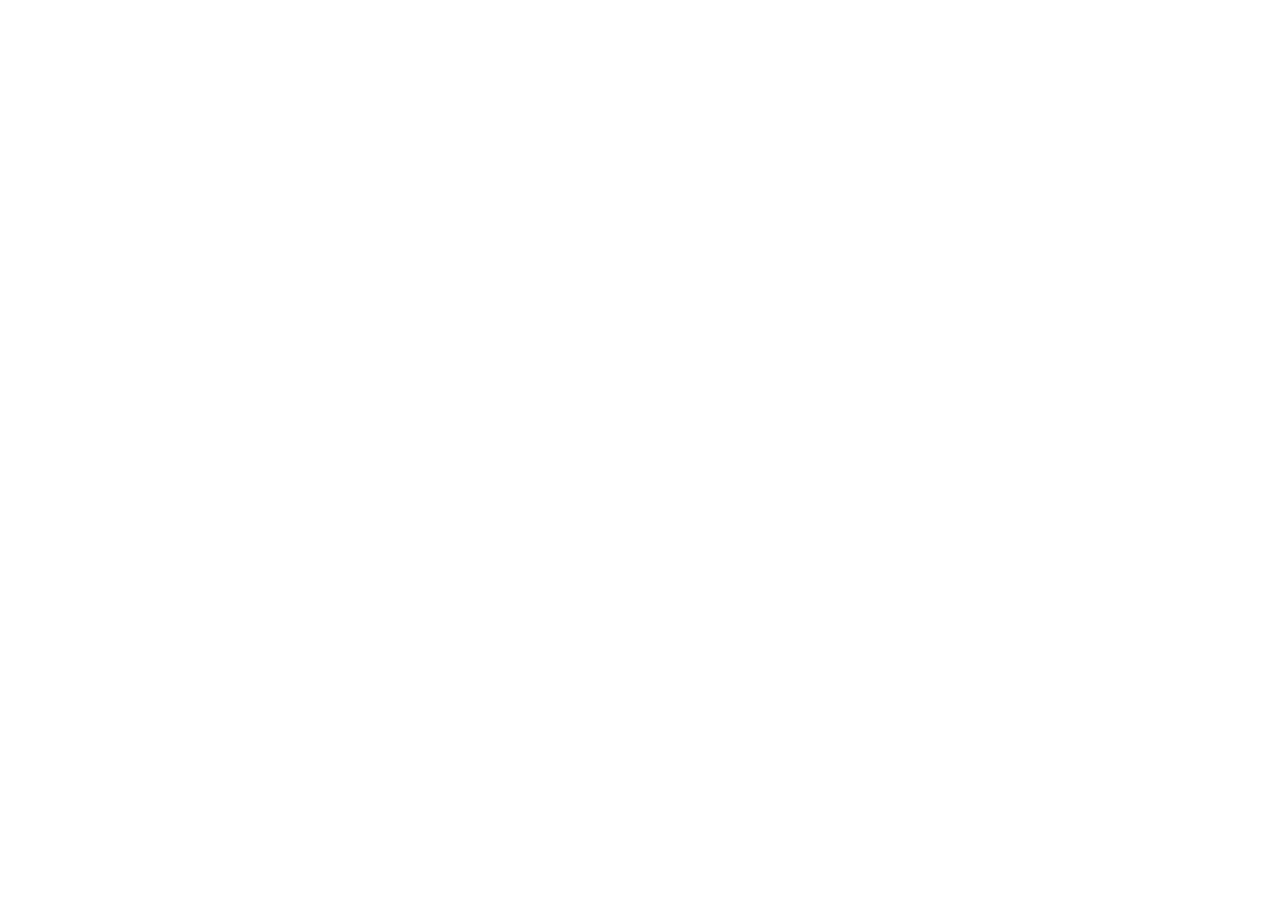
==== Index.html @ eacea38d "Add files via upload" ====
<!DOCTYPE html>
<html lang="en">
    <head>
        <meta charset="UTF-8" />
        <meta http-equiv="X-UA-Compatible" content="IE=edge" />
        <meta name="viewport" content="width=device-width, initial-scale=1.0" /> 
        <title>Makos Tech * Analog Clock</title>
        <!--Styles-->
        <link rel="stylesheet" href="Page.Css" />
        <!--Script-->
        <script src="Page.js" defer></script>
    </head>
    <body>
    <div class="container">
        <!--Header / Controls-->
        <header class=""
        </div>
    </body>
</html>
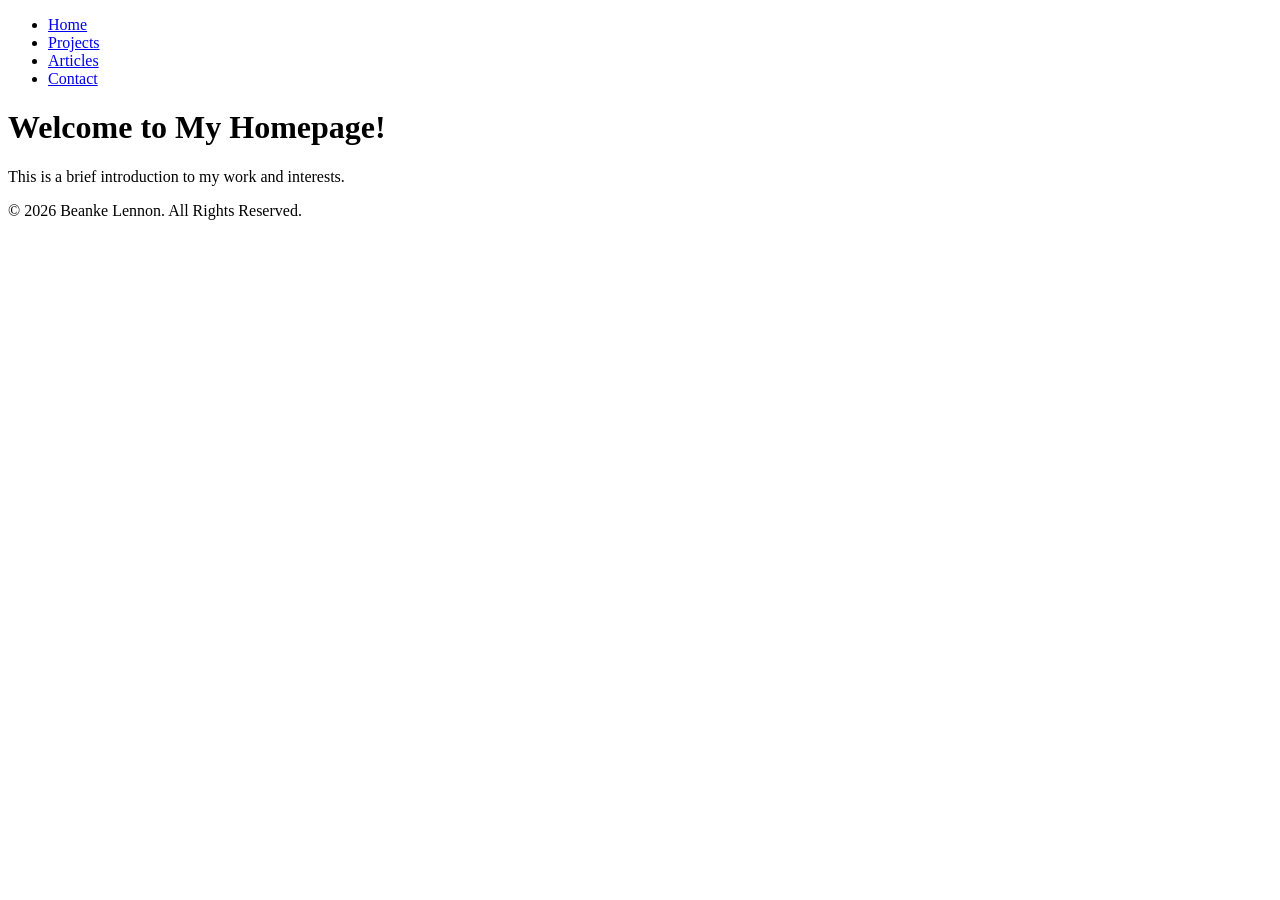
==== commit f12dca81: "Revamp Index.html for homepage layout" ====
--- a/Index.html
+++ b/Index.html
@@ -1,19 +1,30 @@
 <!DOCTYPE html>
 <html lang="en">
-    <head>
-        <meta charset="UTF-8" />
-        <meta http-equiv="X-UA-Compatible" content="IE=edge" />
-        <meta name="viewport" content="width=device-width, initial-scale=1.0" /> 
-        <title>Makos Tech * Analog Clock</title>
-        <!--Styles-->
-        <link rel="stylesheet" href="Page.Css" />
-        <!--Script-->
-        <script src="Page.js" defer></script>
-    </head>
-    <body>
-    <div class="container">
-        <!--Header / Controls-->
-        <header class=""
-        </div>
-    </body>
+<head>
+    <meta charset="UTF-8">
+    <meta name="viewport" content="width=device-width, initial-scale=1.0">
+    <meta name="description" content="Welcome to my homepage showcasing my projects and articles.">
+    <title>Homepage</title>
+    <link rel="stylesheet" href="styles.css"> <!-- Add styles later -->
+</head>
+<body>
+    <header>
+        <nav>
+            <ul>
+                <li><a href="index.html">Home</a></li>
+                <li><a href="projects.html">Projects</a></li>
+                <li><a href="articles.html">Articles</a></li>
+                <li><a href="contact.html">Contact</a></li>
+            </ul>
+        </nav>
+    </header>
+    <main>
+        <h1>Welcome to My Homepage!</h1>
+        <p>This is a brief introduction to my work and interests.</p>
+    </main>
+    <footer>
+        <p>&copy; 2026 Beanke Lennon. All Rights Reserved.</p>
+    </footer>
+</body>
 </html>
+
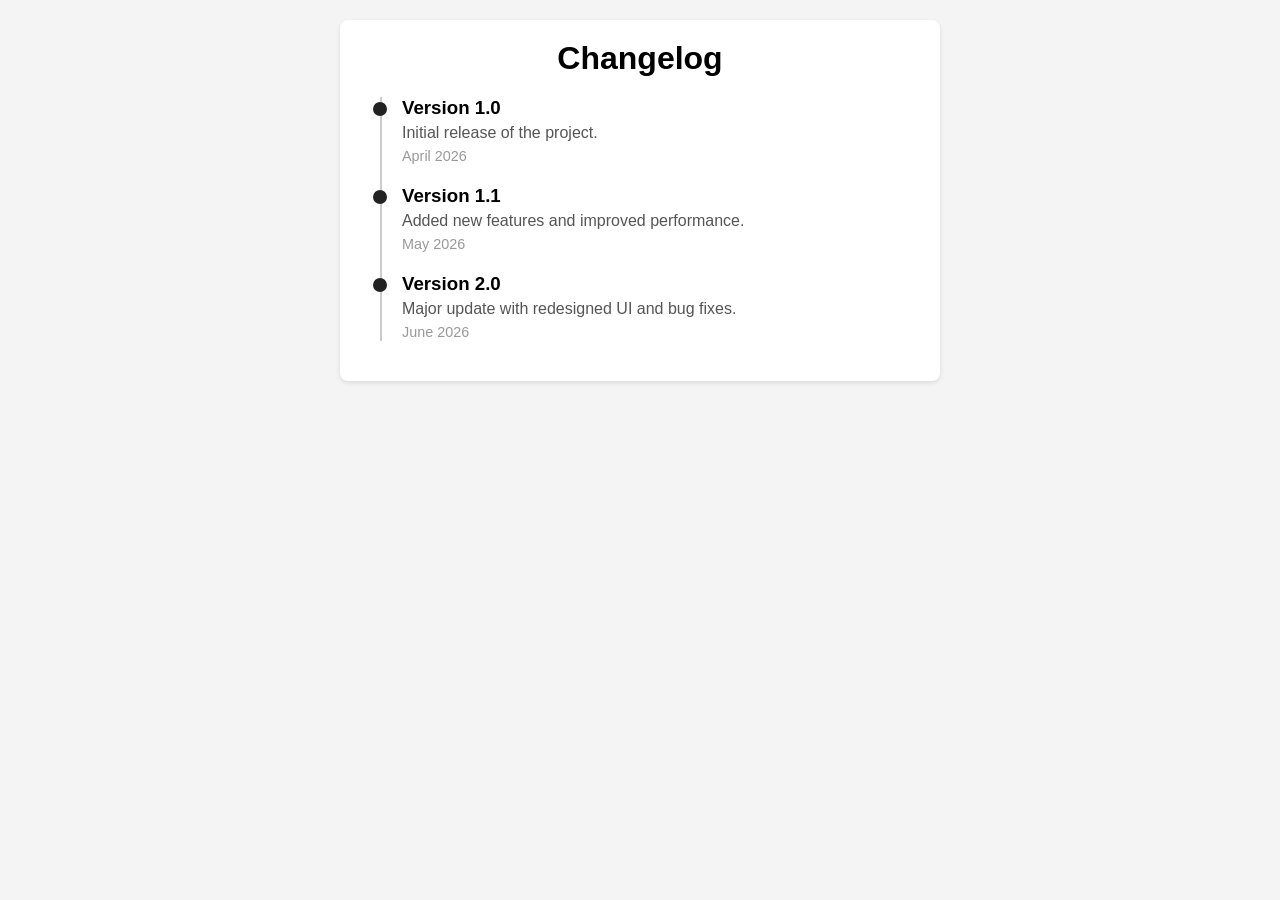
==== commit 2b2c6c33: "Add files via upload" ====
--- a/Index.html
+++ b/Index.html
@@ -1,30 +1,53 @@
 <!DOCTYPE html>
 <html lang="en">
 <head>
-    <meta charset="UTF-8">
-    <meta name="viewport" content="width=device-width, initial-scale=1.0">
-    <meta name="description" content="Welcome to my homepage showcasing my projects and articles.">
-    <title>Homepage</title>
-    <link rel="stylesheet" href="styles.css"> <!-- Add styles later -->
+  <meta charset="UTF-8">
+  <meta name="viewport" content="width=device-width, initial-scale=1.0">
+
+  <title>Changelog Component</title>
+
+  <!-- Link CSS -->
+  <link rel="stylesheet" href="style.css">
 </head>
+
 <body>
-    <header>
-        <nav>
-            <ul>
-                <li><a href="index.html">Home</a></li>
-                <li><a href="projects.html">Projects</a></li>
-                <li><a href="articles.html">Articles</a></li>
-                <li><a href="contact.html">Contact</a></li>
-            </ul>
-        </nav>
-    </header>
-    <main>
-        <h1>Welcome to My Homepage!</h1>
-        <p>This is a brief introduction to my work and interests.</p>
-    </main>
-    <footer>
-        <p>&copy; 2026 Beanke Lennon. All Rights Reserved.</p>
-    </footer>
+
+  <main class="changelog">
+
+    <h1>Changelog</h1>
+
+    <div class="timeline">
+
+      <div class="entry">
+        <div class="dot"></div>
+        <div class="content">
+          <h3>Version 1.0</h3>
+          <p>Initial release of the project.</p>
+          <span class="date">April 2026</span>
+        </div>
+      </div>
+
+      <div class="entry">
+        <div class="dot"></div>
+        <div class="content">
+          <h3>Version 1.1</h3>
+          <p>Added new features and improved performance.</p>
+          <span class="date">May 2026</span>
+        </div>
+      </div>
+
+      <div class="entry">
+        <div class="dot"></div>
+        <div class="content">
+          <h3>Version 2.0</h3>
+          <p>Major update with redesigned UI and bug fixes.</p>
+          <span class="date">June 2026</span>
+        </div>
+      </div>
+
+    </div>
+
+  </main>
+
 </body>
-</html>
-
+</html>
--- a/style.css
+++ b/style.css
@@ -0,0 +1,82 @@
+/* Reset */
+* {
+  margin: 0;
+  padding: 0;
+  box-sizing: border-box;
+}
+
+/* Body */
+body {
+  font-family: Arial, sans-serif;
+  background: #f4f4f4;
+  display: flex;
+  justify-content: center;
+  padding: 20px;
+}
+
+/* Container */
+.changelog {
+  background: #fff;
+  padding: 20px;
+  width: 100%;
+  max-width: 600px;
+  border-radius: 8px;
+  box-shadow: 0 2px 5px rgba(0,0,0,0.1);
+}
+
+h1 {
+  text-align: center;
+  margin-bottom: 20px;
+}
+
+/* Timeline */
+.timeline {
+  position: relative;
+  margin-left: 20px;
+  border-left: 2px solid #ccc;
+}
+
+/* Each Entry */
+.entry {
+  position: relative;
+  margin-bottom: 20px;
+  padding-left: 20px;
+}
+
+/* Dot (Positioning) */
+.dot {
+  position: absolute;
+  left: -9px;
+  top: 5px;
+  width: 14px;
+  height: 14px;
+  background: #222;
+  border-radius: 50%;
+}
+
+/* Content */
+.content h3 {
+  margin-bottom: 5px;
+}
+
+.content p {
+  margin-bottom: 5px;
+  color: #555;
+}
+
+/* Date */
+.date {
+  font-size: 0.9em;
+  color: #999;
+}
+
+/* Responsive */
+@media (max-width: 500px) {
+  .changelog {
+    padding: 15px;
+  }
+
+  .timeline {
+    margin-left: 10px;
+  }
+}
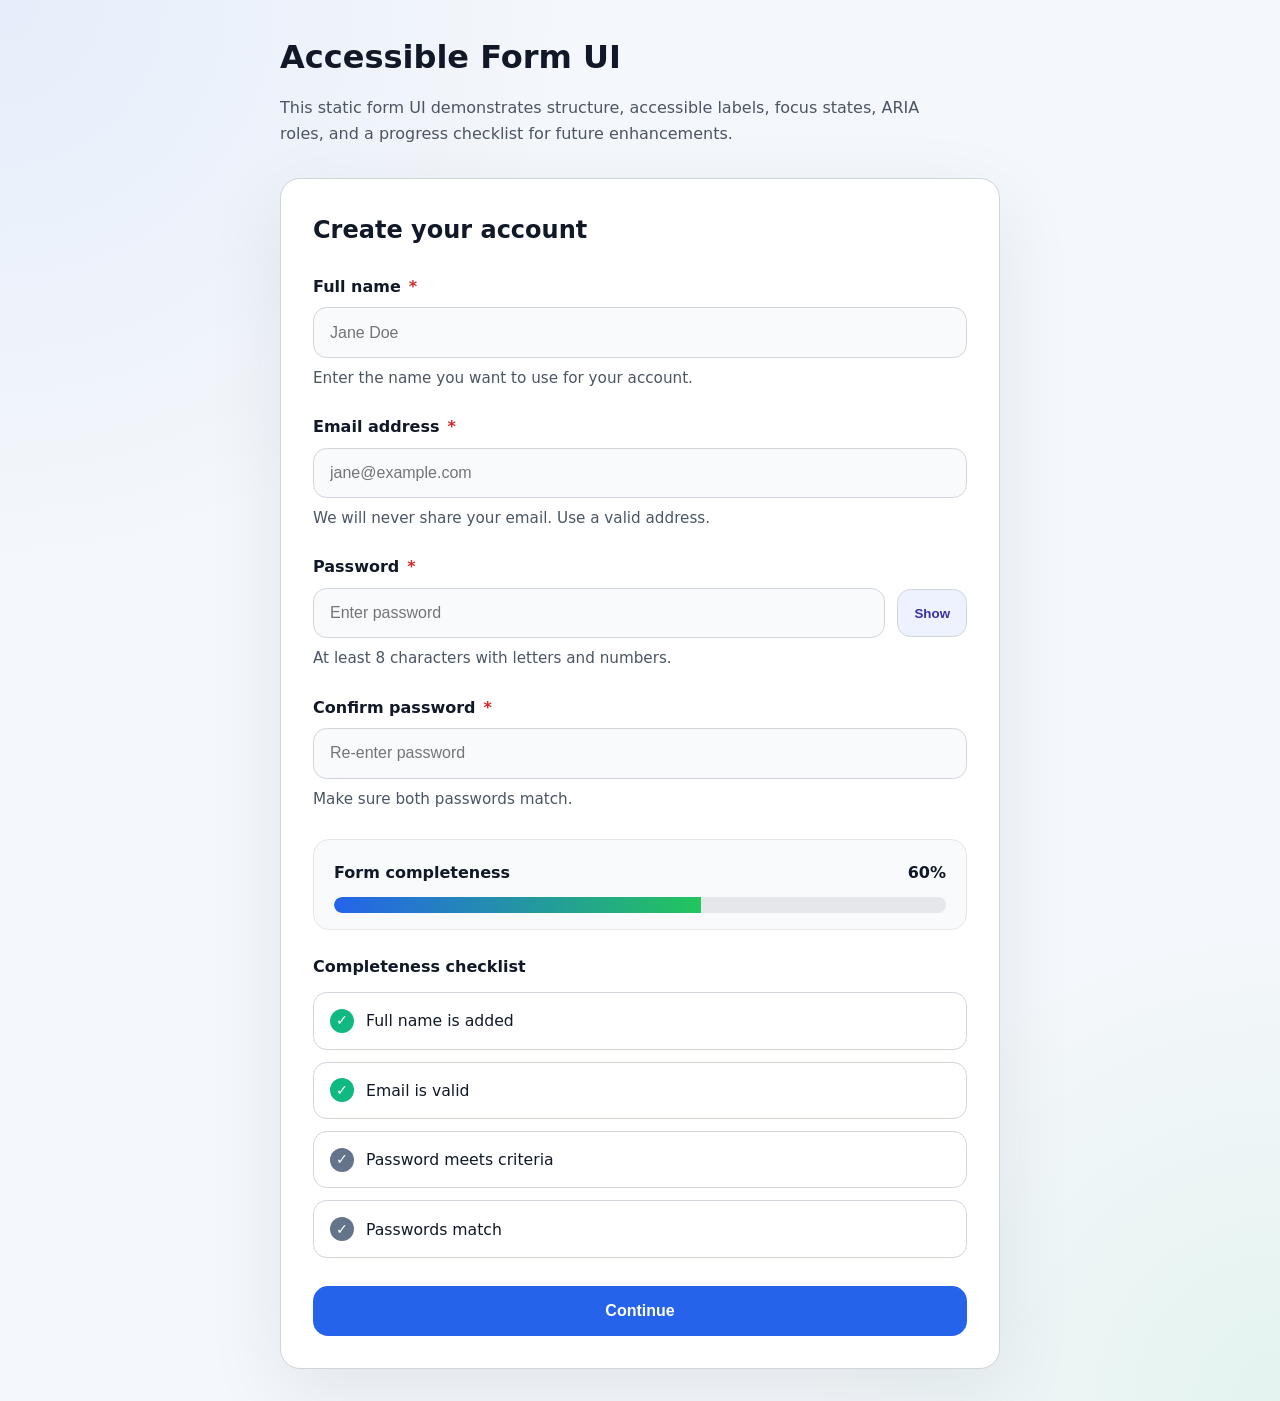
==== commit 5b4d2327: "Accessible Form UI" ====
--- a/Index.html
+++ b/Index.html
@@ -1,53 +1,323 @@
-<!DOCTYPE html>
-<html lang="en">
-<head>
-  <meta charset="UTF-8">
-  <meta name="viewport" content="width=device-width, initial-scale=1.0">
-
-  <title>Changelog Component</title>
-
-  <!-- Link CSS -->
-  <link rel="stylesheet" href="style.css">
-</head>
-
-<body>
-
-  <main class="changelog">
-
-    <h1>Changelog</h1>
-
-    <div class="timeline">
-
-      <div class="entry">
-        <div class="dot"></div>
-        <div class="content">
-          <h3>Version 1.0</h3>
-          <p>Initial release of the project.</p>
-          <span class="date">April 2026</span>
-        </div>
-      </div>
-
-      <div class="entry">
-        <div class="dot"></div>
-        <div class="content">
-          <h3>Version 1.1</h3>
-          <p>Added new features and improved performance.</p>
-          <span class="date">May 2026</span>
-        </div>
-      </div>
-
-      <div class="entry">
-        <div class="dot"></div>
-        <div class="content">
-          <h3>Version 2.0</h3>
-          <p>Major update with redesigned UI and bug fixes.</p>
-          <span class="date">June 2026</span>
-        </div>
-      </div>
-
-    </div>
-
-  </main>
-
-</body>
-</html>+<!DOCTYPE html>
+<html lang="en">
+<head>
+  <meta charset="UTF-8" />
+  <meta name="viewport" content="width=device-width, initial-scale=1.0" />
+  <title>Accessible Form UI</title>
+  <style>
+    :root {
+      color-scheme: light;
+      font-family: Inter, system-ui, -apple-system, BlinkMacSystemFont, "Segoe UI", sans-serif;
+      background: #f4f7fb;
+      color: #1f2937;
+      line-height: 1.6;
+    }
+
+    * {
+      box-sizing: border-box;
+    }
+
+    body {
+      margin: 0;
+      min-height: 100vh;
+      display: grid;
+      place-items: center;
+      padding: 2rem;
+      background-image: radial-gradient(circle at top left, rgba(59, 130, 246, 0.08), transparent 30%),
+        radial-gradient(circle at bottom right, rgba(34, 197, 94, 0.08), transparent 25%);
+    }
+
+    .page {
+      width: min(720px, 100%);
+    }
+
+    h1,
+    h2,
+    h3,
+    p {
+      margin: 0;
+    }
+
+    h1 {
+      font-size: clamp(2rem, 2.5vw, 2.5rem);
+      margin-bottom: 0.75rem;
+      color: #111827;
+    }
+
+    .intro {
+      max-width: 42rem;
+      margin-bottom: 2rem;
+      color: #4b5563;
+    }
+
+    .form-card {
+      background: #ffffff;
+      border: 1px solid #d1d5db;
+      border-radius: 1.25rem;
+      padding: 2rem;
+      box-shadow: 0 24px 80px rgba(15, 23, 42, 0.08);
+    }
+
+    .form-card h2 {
+      font-size: 1.5rem;
+      margin-bottom: 1.5rem;
+      color: #111827;
+    }
+
+    .field-group {
+      margin-bottom: 1.5rem;
+    }
+
+    label {
+      display: block;
+      font-weight: 600;
+      margin-bottom: 0.5rem;
+      color: #111827;
+    }
+
+    .required-star {
+      color: #dc2626;
+      margin-left: 0.15rem;
+    }
+
+    input[type="text"],
+    input[type="email"],
+    input[type="password"] {
+      width: 100%;
+      padding: 0.95rem 1rem;
+      border: 1px solid #d1d5db;
+      border-radius: 0.85rem;
+      background: #f8fafc;
+      color: #111827;
+      font-size: 1rem;
+      transition: border-color 0.2s ease, box-shadow 0.2s ease;
+    }
+
+    input:focus {
+      outline: none;
+      border-color: #2563eb;
+      box-shadow: 0 0 0 4px rgba(59, 130, 246, 0.16);
+      background: #ffffff;
+    }
+
+    .field-note {
+      margin-top: 0.5rem;
+      color: #4b5563;
+      font-size: 0.95rem;
+    }
+
+    .password-group .password-control {
+      display: grid;
+      grid-template-columns: 1fr auto;
+      gap: 0.75rem;
+      align-items: center;
+    }
+
+    .toggle-password {
+      white-space: nowrap;
+      padding: 0.95rem 1rem;
+      border: 1px solid #d1d5db;
+      border-radius: 0.85rem;
+      background: #eef2ff;
+      color: #3730a3;
+      font-weight: 600;
+      cursor: pointer;
+      transition: background 0.2s ease, border-color 0.2s ease;
+    }
+
+    .toggle-password:hover,
+    .toggle-password:focus {
+      border-color: #6366f1;
+      background: #e0e7ff;
+    }
+
+    .toggle-password:focus {
+      outline: none;
+      box-shadow: 0 0 0 4px rgba(99, 102, 241, 0.2);
+    }
+
+    .progress-panel {
+      margin-top: 1.75rem;
+      padding: 1.25rem 1.25rem 1rem;
+      border: 1px solid #e5e7eb;
+      border-radius: 1rem;
+      background: #f8fafc;
+    }
+
+    .progress-label {
+      display: flex;
+      justify-content: space-between;
+      align-items: center;
+      font-weight: 600;
+      margin-bottom: 0.75rem;
+      color: #111827;
+    }
+
+    .progress-bar {
+      width: 100%;
+      height: 1rem;
+      background: #e5e7eb;
+      border-radius: 999px;
+      overflow: hidden;
+    }
+
+    .progress-fill {
+      height: 100%;
+      width: 60%;
+      background: linear-gradient(90deg, #2563eb, #22c55e);
+      border-radius: 999px 0 0 999px;
+    }
+
+    .checklist {
+      margin-top: 1.5rem;
+    }
+
+    .checklist-heading {
+      margin-bottom: 0.75rem;
+      font-weight: 700;
+      color: #111827;
+    }
+
+    .checklist ul {
+      list-style: none;
+      padding: 0;
+      margin: 0;
+      display: grid;
+      gap: 0.75rem;
+    }
+
+    .checklist li {
+      display: flex;
+      align-items: center;
+      gap: 0.75rem;
+      padding: 0.95rem 1rem;
+      border-radius: 0.85rem;
+      background: #ffffff;
+      border: 1px solid #d1d5db;
+      color: #111827;
+      font-size: 0.98rem;
+    }
+
+    .checkmark {
+      display: inline-flex;
+      width: 1.5rem;
+      height: 1.5rem;
+      align-items: center;
+      justify-content: center;
+      border-radius: 999px;
+      flex-shrink: 0;
+      font-size: 0.9rem;
+      font-weight: 700;
+      color: white;
+    }
+
+    .checklist li.complete .checkmark {
+      background: #10b981;
+    }
+
+    .checklist li.incomplete .checkmark {
+      background: #64748b;
+    }
+
+    .submit-btn {
+      margin-top: 1.75rem;
+      width: 100%;
+      padding: 1rem 1.25rem;
+      background: #2563eb;
+      color: #ffffff;
+      border: none;
+      border-radius: 0.95rem;
+      font-size: 1rem;
+      font-weight: 700;
+      cursor: pointer;
+      transition: background 0.2s ease, transform 0.2s ease;
+    }
+
+    .submit-btn:hover,
+    .submit-btn:focus-visible {
+      background: #1d4ed8;
+      transform: translateY(-1px);
+    }
+
+    .submit-btn:focus-visible {
+      outline: none;
+      box-shadow: 0 0 0 4px rgba(59, 130, 246, 0.3);
+    }
+
+    @media (max-width: 520px) {
+      .form-card {
+        padding: 1.5rem;
+      }
+
+      .password-group .password-control {
+        grid-template-columns: 1fr;
+      }
+
+      .toggle-password {
+        width: 100%;
+      }
+    }
+  </style>
+</head>
+<body>
+  <main class="page">
+    <h1>Accessible Form UI</h1>
+    <p class="intro">This static form UI demonstrates structure, accessible labels, focus states, ARIA roles, and a progress checklist for future enhancements.</p>
+
+    <section class="form-card" aria-labelledby="form-heading">
+      <h2 id="form-heading">Create your account</h2>
+
+      <form novalidate>
+        <div class="field-group">
+          <label for="full-name">Full name <span class="required-star" aria-hidden="true">*</span></label>
+          <input id="full-name" type="text" name="full-name" placeholder="Jane Doe" aria-required="true" />
+          <p class="field-note" id="name-note">Enter the name you want to use for your account.</p>
+        </div>
+
+        <div class="field-group">
+          <label for="email">Email address <span class="required-star" aria-hidden="true">*</span></label>
+          <input id="email" type="email" name="email" placeholder="jane@example.com" aria-required="true" aria-describedby="email-note" />
+          <p class="field-note" id="email-note">We will never share your email. Use a valid address.</p>
+        </div>
+
+        <div class="field-group password-group">
+          <label for="password">Password <span class="required-star" aria-hidden="true">*</span></label>
+          <div class="password-control">
+            <input id="password" type="password" name="password" placeholder="Enter password" aria-required="true" aria-describedby="password-help" />
+            <button type="button" class="toggle-password" aria-pressed="false" aria-label="Show password">Show</button>
+          </div>
+          <p class="field-note" id="password-help">At least 8 characters with letters and numbers.</p>
+        </div>
+
+        <div class="field-group">
+          <label for="confirm-password">Confirm password <span class="required-star" aria-hidden="true">*</span></label>
+          <input id="confirm-password" type="password" name="confirm-password" placeholder="Re-enter password" aria-required="true" />
+          <p class="field-note">Make sure both passwords match.</p>
+        </div>
+
+        <div class="progress-panel">
+          <div class="progress-label">
+            <span>Form completeness</span>
+            <span class="progress-value">60%</span>
+          </div>
+          <div class="progress-bar" role="progressbar" aria-valuenow="60" aria-valuemin="0" aria-valuemax="100" aria-label="Form completeness">
+            <div class="progress-fill"></div>
+          </div>
+        </div>
+
+        <div class="checklist" aria-label="Form completion requirements">
+          <p class="checklist-heading">Completeness checklist</p>
+          <ul>
+            <li class="complete"><span class="checkmark" aria-hidden="true">✓</span>Full name is added</li>
+            <li class="complete"><span class="checkmark" aria-hidden="true">✓</span>Email is valid</li>
+            <li class="incomplete"><span class="checkmark" aria-hidden="true">✓</span>Password meets criteria</li>
+            <li class="incomplete"><span class="checkmark" aria-hidden="true">✓</span>Passwords match</li>
+          </ul>
+        </div>
+
+        <button type="submit" class="submit-btn">Continue</button>
+      </form>
+    </section>
+  </main>
+</body>
+</html>
